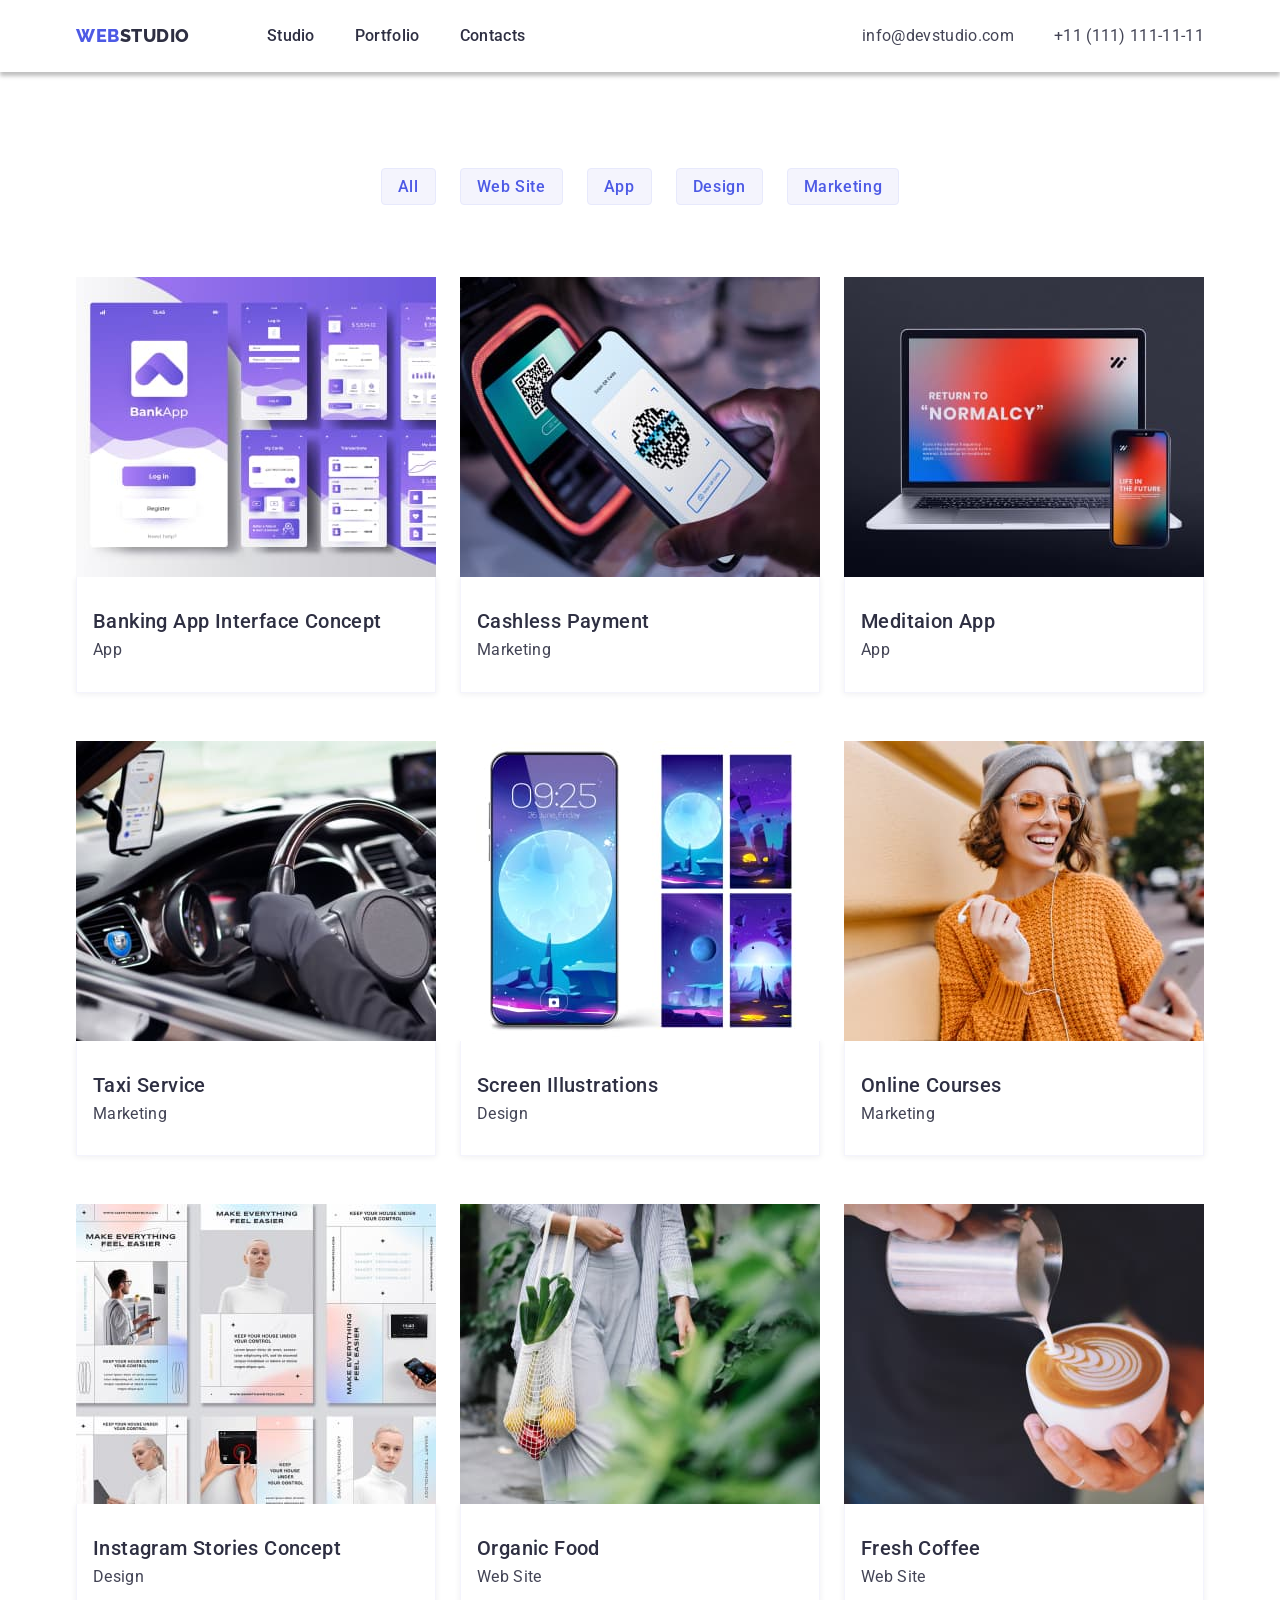
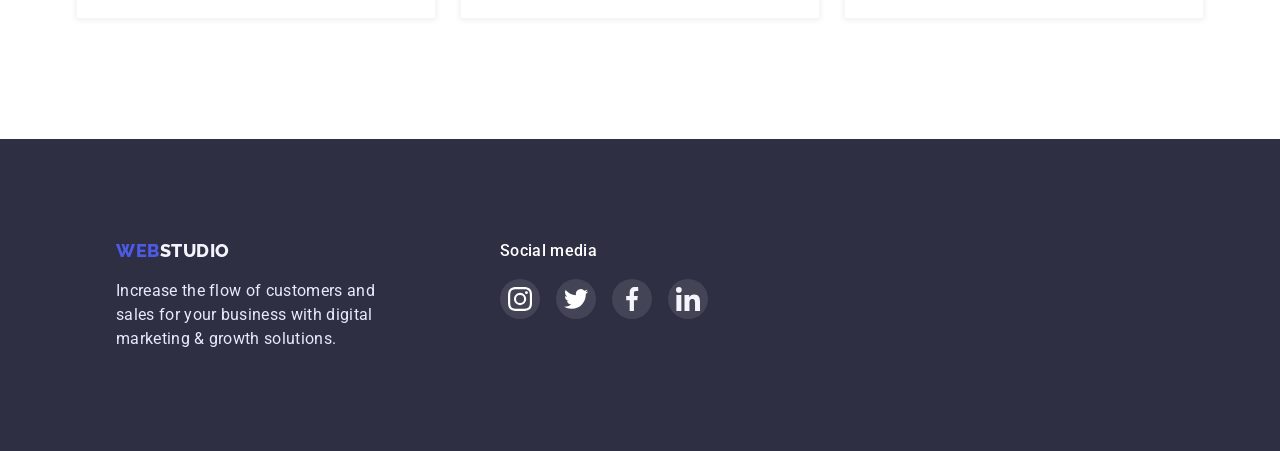
==== portfolio.html @ 7e9d101f "Home work 5. Step 1" ====
<!DOCTYPE html>
<html lang="en">
<head>
    <meta charset="UTF-8">
    <meta http-equiv="X-UA-Compatible" content="IE=edge">
    <meta name="viewport" content="width=device-width, initial-scale=1.0">
    <link rel="stylesheet"
    href="https://cdnjs.cloudflare.com/ajax/libs/modern-normalize/1.0.0/modern-normalize.min.css"/>
    <link rel="preconnect" href="https://fonts.googleapis.com">
    <link rel="preconnect" href="https://fonts.gstatic.com" crossorigin>
    <link href="https://fonts.googleapis.com/css2?family=Raleway:wght@800&family=Roboto:wght@400;500;700;900&display=swap" rel="stylesheet">
    <link rel="stylesheet" href="./css/styles.css" />
    <title>Portfolio</title>
</head>
<body>
    <header class="header">
        <div class="container">
            <nav>
                <a class="logo" href="./portfolio.html">WEB<span class="logo-studio">STUDIO</span></a>
                <ul class="list-menu">
                    <li><a class="menu" href="./index.html">Studio</a></li>
                    <li><a class="menu" href="./portfolio.html">Portfolio</a></li>
                    <li><a class="menu" href="./index.html">Contacts</a></li>
                </ul>
            </nav>
            <ul class="list-contacts">
                <li><a class="contacts" href=mailto:info@devstudio.com">info@devstudio.com</a></li>
                <li><a class="contacts" href="tel:+11(111)1111111">+11 (111) 111-11-11</a></li>
            </ul>
        </div>
    </header>
    <main>
        <section class="portfolio">
            <div class="container">
                <h1 hidden>Portfolio</h1>
                <ul class="portfolio-buttons-list">
                    <li>
                        <button class="button-filter" type="button">All</button>
                    </li>
                    <li>
                        <button class="button-filter" type="button">Web Site</button>
                    </li>
                    <li>
                        <button class="button-filter" type="button">App</button>
                    </li>
                    <li>
                        <button class="button-filter" type="button">Design</button>
                    </li>
                    <li>
                        <butticonson class="button-filter" type="button">Marketing</button>
                    </li>
                </ul>
                <ul class="portfolio-list">
                    <li class="portfolio-card">
                        <a class="portfolio-link" href="">
                            <img width="360" height="300" src="./images/portfolio1.jpg" alt="Picture banking application">
                            <div class="portfolio-item">
                                <h2 class="portfolio-title">Banking App Interface Concept</h2>
                                <p class="portfolio-text">App</p>
                            </div>
                        </a>
                    </li>
                    <li class="portfolio-card">
                        <a class="portfolio-link" href="">
                            <img width="360" height="300" src="./images/portfolio2.jpg" alt="Phone and gadget">
                            <div class="portfolio-item">
                                <h2 class="portfolio-title">Cashless Payment</h2>
                                <p class="portfolio-text">Marketing</p>
                            </div>
                        </a>
                    </li>
                    <li class="portfolio-card">
                        <a class="portfolio-link" href="">
                            <img width="360" height="300" src="./images/portfolio3.jpg" alt="Picture meditaion application">
                            <div class="portfolio-item">
                                <h2 class="portfolio-title">Meditaion App</h2>
                                <p class="portfolio-text">App</p>
                            </div>
                        </a>
                    </li>
                    <li class="portfolio-card">
                        <a class="portfolio-link" href="">
                            <img width="360" height="300" src="./images/portfolio4.jpg" alt="Taxi Service">
                            <div class="portfolio-item">
                                <h2 class="portfolio-title">Taxi Service</h2>
                                <p class="portfolio-text">Marketing</p>
                            </div>
                        </a>
                    </li>
                    <li class="portfolio-card">
                        <a class="portfolio-link" href="">
                            <img width="360" height="300" src="./images/portfolio5.jpg" alt="Picture meditaion application">
                            <div class="portfolio-item">
                                <h2 class="portfolio-title">Screen Illustrations</h2>
                                <p class="portfolio-text">Design</p>
                            </div>
                        </a>
                    </li>
                    <li class="portfolio-card">
                        <a class="portfolio-link" href="">
                            <img width="360" height="300" src="./images/portfolio6.jpg" alt="Picture meditaion application">
                            <div class="portfolio-item">
                                <h2 class="portfolio-title">Online Courses</h2>
                                <p class="portfolio-text">Marketing</p>
                            </div>
                        </a>
                    </li>
                    <li class="portfolio-card">
                        <a class="portfolio-link" href="">
                            <img width="360" height="300" src="./images/portfolio7.jpg" alt="Taxi Service">
                            <div class="portfolio-item">
                                <h2 class="portfolio-title">Instagram Stories Concept</h2>
                                <p class="portfolio-text">Design</p>
                        </div>
                        </a>
                    </li>
                    <li class="portfolio-card">
                        <a class="portfolio-link" href="">
                            <img width="360" height="300" src="./images/portfolio8.jpg" alt="Picture meditaion application">
                            <div class="portfolio-item">
                                <h2 class="portfolio-title">Organic Food</h2>
                                <p class="portfolio-text">Web Site</p>
                            </div>
                        </a>
                    </li>
                    <li class="portfolio-card">
                        <a class="portfolio-link" href="">
                            <img width="360" height="300" src="./images/portfolio9.jpg" alt="Picture meditaion application">
                            <div class="portfolio-item">
                                <h2 class="portfolio-title">Fresh Coffee</h2>
                                <p class="portfolio-text">Web Site</p>
                            </div>
                        </a>
                    </li>
                </ul>
            </div>
        </section>
    </main>
    <footer class="footer">
        <div class="container">
            <ul class="footer-list">
                <li>
                    <a class="logo" href="./index.html">WEB<span class="logo-studio-footer">STUDIO</span></a>
                    <p class="footer-text">
                        Increase the flow of customers and 
                        sales for your business with digital 
                        marketing & growth solutions.
                    </p>
                </li>
                <li>
                    <p class="footer-title">Social media</p>
                    <ul class="footer-sl-list">
                        <li>
                            <a class="f-sl-link" href="">
                                <svg class="footer-sl-item" width="24" height="24"> 
                                    <use href="./images/icons.svg#icon-instagram1"></use>
                                </svg>
                            </a>
                        </li>
                        <li>
                            <a class="f-sl-link" href="">
                                <svg class="footer-sl-item" width="24" height="24"> 
                                    <use href="./images/icons.svg#icon-twitter1"></use>
                                </svg>
                            </a>
                        </li>
                        <li>
                            <a class="f-sl-link" href="">
                                <svg class="footer-sl-item" width="24" height="24"> 
                                    <use href="./images/icons.svg#icon-facebook1"></use>
                                </svg>
                            </a>
                        </li>
                        <li>
                            <a class="f-sl-link" href="">
                                <svg class="footer-sl-item" width="24" height="24"> 
                                    <use href="./images/icons.svg#icon-linkedin1"></use>
                                </svg>
                            </a>
                        </li>
                    </ul>           
                </li>
            </ul>
        </div>
    </footer>
</body>
</html>
---- css/styles.css ----
*,
*::before,
*::after {
    box-sizing: border-box;
}
:root {
    --textbasecolor:#2e2f42; /* базовый цвет шрифта*/
    --buttonbasecolor:#4d5ae5; /* цвет кнопки, эффекты */
    --textsecondcolor: #434455; /* второй цвет шрифта*/
    --fullwhitecolor: #ffffff; /*доп цвет заголовков, кнопок*/
    --buttonbackcol: #404BBF; /*цвет бека кнопки*/
    --footertextcol: #E7E9FC; /*цвет текста в футере*/
    --footerlogocol: #f4f4fd; /*цвет лого STUDIO в футере*/
    --bordercolor: #8E8F99;
    --sociallinkcolor: #31D0AA;
}
body {
    font-family: 'Roboto', sans-serif;
    font-size: 16px;
    letter-spacing: 0.02em;
    color: var(--textbasecolor);
}

h1,
h2,
h3,
h4,
h5,
h6,
p {
    margin: 0;
    padding: 0;
}
/* общий стиль хедера для страницы studio и portfolio */
.header {
box-shadow: 0px 4px 4px 0px #00000040;
}
.container {
    max-width: 1158px;
    padding-left: 15px;
    padding-right: 15px;
    margin: 0 auto;
}
header .container {
    display: flex;
}
.box-contacts {
    margin-left: auto;
} 
.header nav {
    display: flex;
}
.link {
    text-decoration: none;
}
.list {
    list-style: none;
}
.list-menu {
    list-style: none;
    gap: 40px;
    display: flex;
    align-items: center;
    padding: 0; 
    margin: 0px 0px 0px 77px;
}
.logo {
    font-family: "Raleway", sans-serif;
    font-weight: 800;
    font-size: 18px;
    line-height: 1.33;
    letter-spacing: 0.03em;
    text-transform: uppercase;
    text-decoration: none;
    color: var(--buttonbasecolor);
    padding: 24px 0px 24px 0px;
    margin: 0;
}
.logo-studio {
    font-family: "Raleway", sans-serif;
    font-weight: 800;
    font-size: 18px;
    line-height: 1.33;
    letter-spacing: 0.03em;
    text-transform: uppercase;
    color:var(--textbasecolor);
}
.logo-studio-footer {
    font-family: "Raleway", sans-serif;
    font-weight: 800;
    font-size: 18px;
    line-height: 1.33;
    letter-spacing: 0.03em;
    text-transform: uppercase;
    color: var(--footerlogocol);
}
.menu { 
    font-weight: 500;
    font-size: 16px;
    line-height: 1.5;
    letter-spacing: 0.02em;
    color: var(--textbasecolor);
    text-decoration: none;
    display: block;
    padding: 24px 0px 24px 0px;
}
.menu:hover {
    color :var(--textsecondcolor);
}
.menu:focus {
    color: var(--buttonbasecolor);
}
.list-contacts {
    list-style: none;
    gap: 40px;
    display: flex;
    padding: 0;
    margin: 0 0 0 auto;
    /*margin-left: auto;*/
}
.contacts {
line-height: 1.5;
letter-spacing: 0.02em;
text-decoration: none;
color:var(--textsecondcolor);
display : block;
padding: 24px 0px 24px 0px;
}
.contacts:hover, .contacts:focus {
    color: var(--buttonbasecolor);
}
.contacts:hover, .contacts:focus {
    fill: var(--buttonbasecolor);
}
/* конец общего хедера */
/* страница Studio */
.hero .container {
    display: flex;
    flex-direction: column;
    align-items: center;
   /* padding: 192px 318px 192px 318px;*/
}
.hero {
    max-width: 1440px;
    background-image: linear-gradient(rgba(46, 47, 66, 0.7),
     rgba(46, 47, 66, 0.7)),
    url(../images/group-people-working-website-template.jpg);
    background-position: center;
    background-repeat: no-repeat;
    background-size: cover;
    box-shadow: 0px 4px 4px rgba(0, 0, 0, 0.25), 0px 4px 4px rgba(0, 0, 0, 0.25);
    padding: 192px 0 192px 0;
    margin: 0 auto;
}
.hero-title {
    font-weight: 700;
    font-size: 56px;
    line-height: 1.07;
    letter-spacing: 0.02em;
    width: 496px;
    color: var(--fullwhitecolor);  
}
.button-order {
    font-family: inherit;
    font-weight: 500;
    font-size: 16px;
    line-height: 1.19;
    letter-spacing: 0.04em;
    color: var(--fullwhitecolor);
    background-color: var(--buttonbasecolor);
    cursor:pointer;
    width: 170px;
    height: 51px;
    gap: 10px;
    border-radius: 4px;
    padding: 16px, 32px, 16px, 32px;
    margin-top: 48px;
    box-shadow: 0px 4px 4px rgba(0, 0, 0, 0.15);
    border: 2px solid var(--buttonbasecolor);
}
.button-order:hover {
    background-color: var(--buttonbasecolor);
    box-shadow: 0px 1px 6px rgba(46, 47, 66, 0.08), 
    0px 1px 1px rgba(46, 47, 66, 0.16), 
    0px 2px 1px rgba(46, 47, 66, 0.08);
    border-radius: 4px;

}
.button-order:focus {
    background-color: var(--buttonbackcol);
    box-shadow: 0px 4px 4px rgba(0, 0, 0, 0.15);
    border-radius: 4px;
}
.benefits {
    padding: 120px 0px 120px 0px;
}
.benefits-title {
    font-weight: 500;
    font-size: 20px;
    line-height: 1.2;
    letter-spacing: 0.02em;
    color:var(--textbasecolor);
}
.benefits-list {
    list-style: none;
    display: flex;
    margin: 0;
    padding: 0;
    justify-content: space-between;
    gap: 24px;
}
.benefits-item {

}
.benefits-text {
    line-height: 1.5;
    margin-top: 8px;
    color:var(--textsecondcolor);
}
.benefits-icon {
    display: flex;
    align-items: center;
    justify-content: center;
    width: 264px;
    height: 112px;
    background-color: var(--footerlogocol);
}
.work {
    padding: 0px 0px 120px 0px;
}
.work .container {
    display: flex;
    flex-direction: column;
    align-items: center;
}
.work-title {
    font-weight: 500;
    font-size: 36px;
    line-height: 1.1;
    letter-spacing: 0.02em;
    color: var(--textbasecolor);
    text-transform: capitalize;
}
.work-list {
    list-style: none;
    display: flex;
    margin: 72px 0 0 0;
    padding: 0;
    gap: 24px;
}
.team {
    background-color: var(--footerlogocol);
    margin-top: 0px;
    padding: 120px 0 120px 0;
}
.team-text {
    color:var(--textsecondcolor);
    margin-top: 8px;
}
.team .container {
    display: flex;
    flex-direction: column;
    align-items: center;
}
.team-title {
    font-weight: 500;
    font-size: 36px;
    line-height: 1.1;
    letter-spacing: 0.02em;
    color: var(--textbasecolor);
    text-transform: capitalize;
}
.team-list {
    list-style: none;
    display: flex;
    margin: 72px 0 0 0;
    padding: 0;
    gap: 24px;
}
.team-card {
    border-bottom-left-radius:  4px;
    border-bottom-right-radius:  4px;
    box-shadow: 0px 2px 1px 0px rgba(46, 47, 66, 0.08);
    box-shadow: 0px 1px 1px 0px rgba(46, 47, 66, 0.16);
    box-shadow: 0px 1px 6px 0px rgba(46, 47, 66, 0.08); 
    background-color: var(--fullwhitecolor);
    overflow: hidden;
}
.team-card-text {
    display: flex;
    flex-direction: column;
    align-items: center;
    padding: 32px 16px;
}
.tsl-list {
    list-style: none;
    width: 232px;
    display: flex;
    margin: 8px 0px 0px 0px;
    padding: 0;
    gap: 24px;
    justify-content: center;
}
.tsl-list > li {
    margin: 0;
    height: 48px;
}
.tsl-item {
    width: 100%;
    height: 100%;
    display: flex;
    align-items: center;
    justify-content: center;
}
.clients {
    padding: 120px 0px 120px 0px;
}
.customer-title {
    font-weight: 700;
    font-size: 36px;
    line-height: 1.17;
    text-align: center;
    letter-spacing: 0.03em;
}
.customer-list {
    list-style: none;
    display: flex;
    margin: 72px 0 0 0;
    padding: 0;
    justify-content: space-between;
    gap: 24px;
}
.customer-item-link {
    width: 168px;
    height: 88px;
    display: inline-block;
    padding: 16px 32px;
    margin: auto;
    border: 1px solid var(--bordercolor);
    border-radius: 4px;
    align-items: center;
}
.customer-icon {
    display: block;
    justify-content: center;
    align-content: center;
    margin: 0 auto;
    fill: var(--bordercolor);
}
.customer-item-link:hover .customer-icon, 
.customer-item-link:focus .customer-icon {
    fill: var(--buttonbasecolor);
}
.customer-item-link:hover, 
.customer-item-link:focus {
    border-color: var(--buttonbasecolor);
}
.footer {
    background-color: var(--textbasecolor);
    padding: 100px 0px 100px 0px;
}
.footer-list {
    display: flex;
    gap:120px;
    margin: 0;   
}
footer .logo{
    padding: 0;
}
.footer-text {
    line-height: 1.5;
    margin-top: 16px;
    width: 264px;
    color: var(--footertextcol);
}
.footer-title {
    font-weight: 500;
    font-size: 16px;
    line-height: 1.5;
    letter-spacing: 0.02em; 
    color: var(--fullwhitecolor);  
    display : block; 
}
.footer-sl-list {
    list-style: none;
    width: 208px;
    display: flex;
    margin: 16px 0px 0px 0px;
    padding: 0;
    gap: 16px;
}
.footer-sl-list > li {
    width: 40px;
    height: 40px;
}
.f-sl-link {
    width: 100%;
    height: 100%;
    display: flex;
    align-items: center;
    justify-content: center;
    display: flex;
    fill :var(--fullwhitecolor);
    color : var(--fullwhitecolor);
    border-radius: 50%;
    background-color: rgba(255, 255, 255, 0.1);
}
.f-sl-link:hover, .f-sl-link:focus {
    fill: currentColor;
    background-color: var(--sociallinkcolor);
}
/* конец общего футера */
/* страница Portfolio */
.portfolio {
    padding: 96px 0 120px 0;
}
.portfolio-buttons-list {
    list-style: none;
    display: flex;
    justify-content: center;
    column-gap: 24px;
    padding: 0;
    margin: 0;
}
.button-filter {
    font-family: inherit;
    font-weight: 500;
    font-size: 16px;
    line-height: 1.2;
    letter-spacing: 0.04em;
    color: var(--buttonbasecolor);
    cursor:pointer;
    border-radius: 4px;
    border: 1px solid var(--footertextcol);
    padding: 8px 16px 8px 16px;
    background-color: var(--footerlogocol);
}
.button-filter:hover, .button-filter:focus {
    background: var(--buttonbasecolor);
    color : var(--fullwhitecolor);
    box-shadow : 0px 3px 1px rgba(0, 0, 0, 0.1), 
    0px 2px 1px rgba(0, 0, 0, 0.08), 
    0px 2px 2px rgba(0, 0, 0, 0.12);
    border-radius : 4px;
}
.portfolio-list {
    display: flex;
    flex-wrap: wrap;
    padding: 0;
    margin: 72px 0 0 0;
    column-gap: 24px;
    row-gap: 48px;
}
img {
    display: block;
}
.portfolio-card {
    list-style: none;
}
.portfolio-item {
    padding: 32px 0px 32px 16px;
    border: 0.5px solid var(--footerlogocol);
    background-color: var(--fullwhitecolor);
    box-shadow: 0px 1px 6px rgba(46, 47, 66, 0.08);
    border-top: none;
}
.portfolio-link:hover .portfolio-item {
    box-shadow: 0px 1px 6px rgba(46, 47, 66, 0.08), 
    0px 1px 1px rgba(46, 47, 66, 0.16), 
    0px 2px 1px rgba(46, 47, 66, 0.08);
    border-top: none;
}
.portfolio-link:focus .portfolio-item {
    box-shadow: 0px 1px 6px rgba(46, 47, 66, 0.08), 
    0px 1px 1px rgba(46, 47, 66, 0.16), 
    0px 2px 1px rgba(46, 47, 66, 0.08);
    border-top: none;
}
.portfolio-link:hover, .portfolio-link:focus {
    box-shadow: 0px 1px 6px rgba(46, 47, 66, 0.08), 
    0px 1px 1px rgba(46, 47, 66, 0.16), 
    0px 2px 1px rgba(46, 47, 66, 0.08); 
}
.portfolio-link {
    text-decoration: none;
    display: block;
}
.portfolio-title {
    font-weight: 500;
    font-size: 20px;
    line-height: 1.2;
    letter-spacing: 0.02em;
    color:var(--textbasecolor);
}
.portfolio-text {
    margin-top: 8px;
    color: var(--textsecondcolor);
}
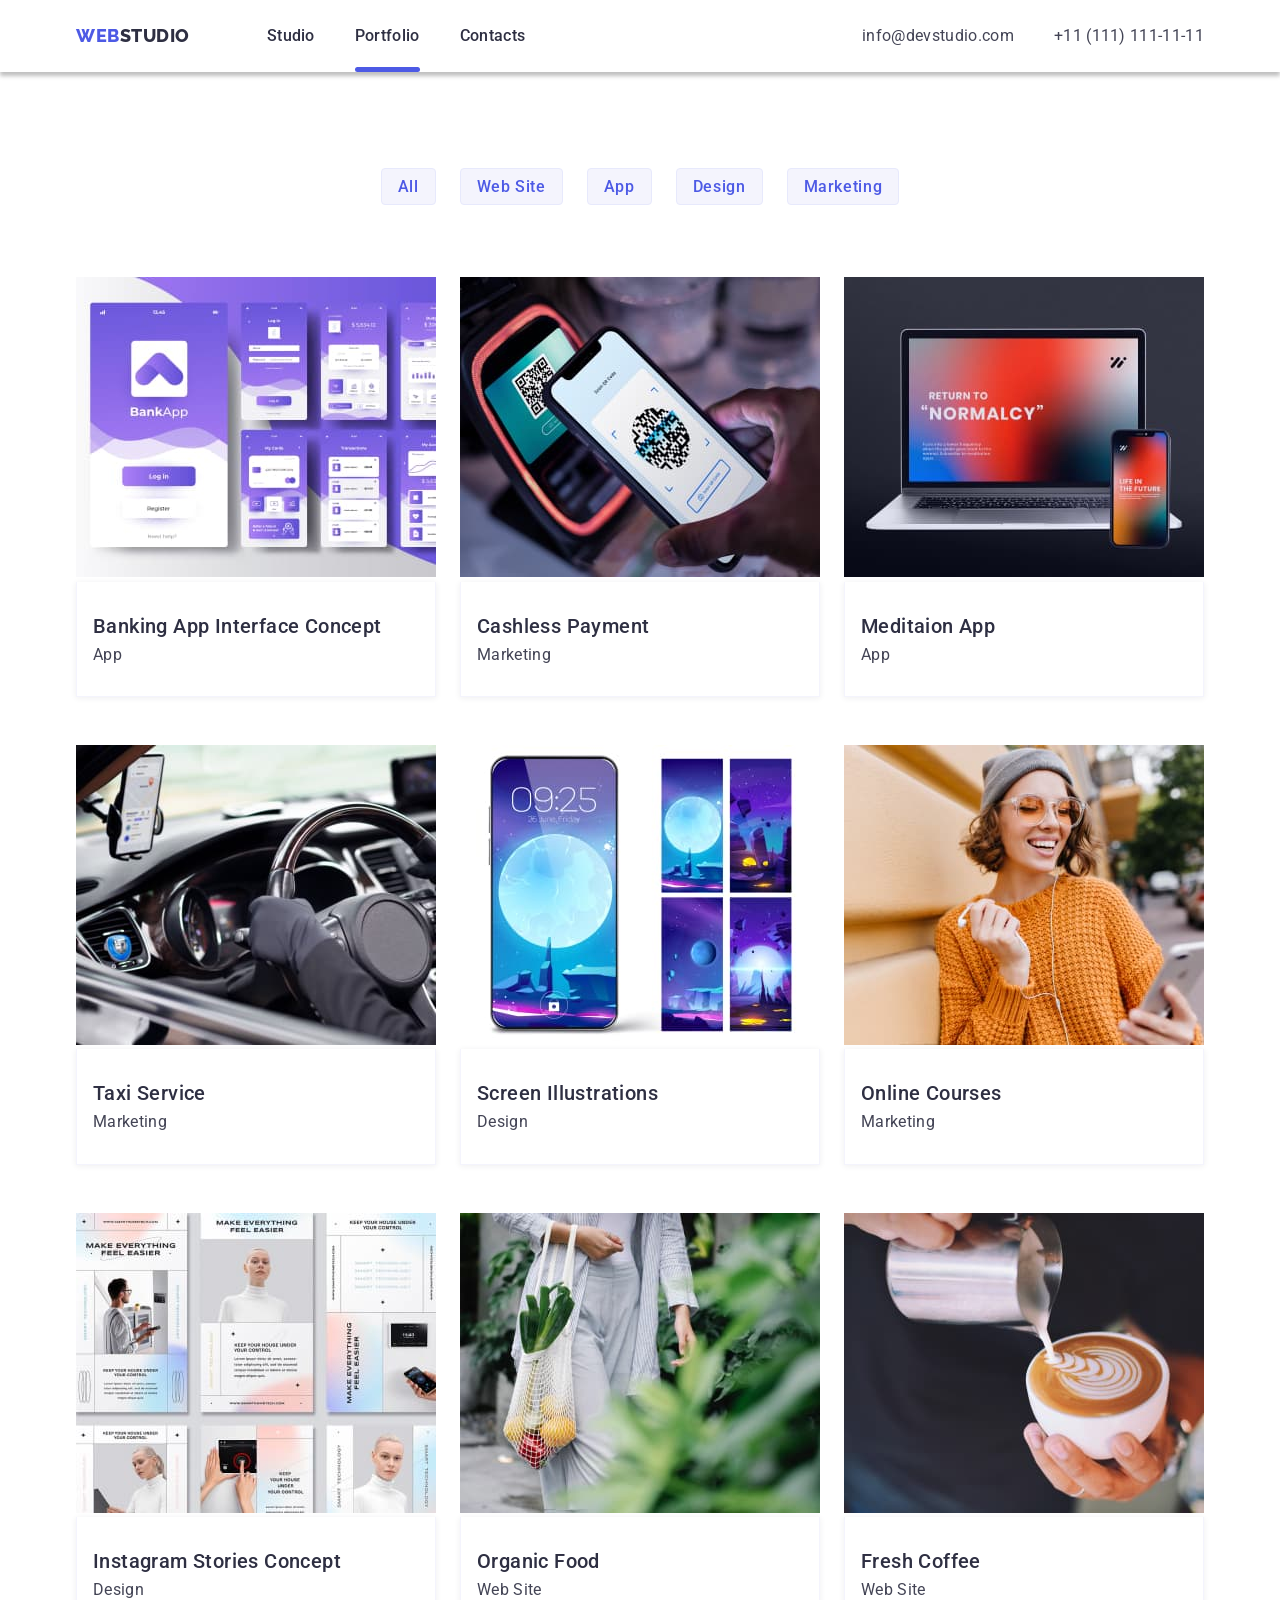
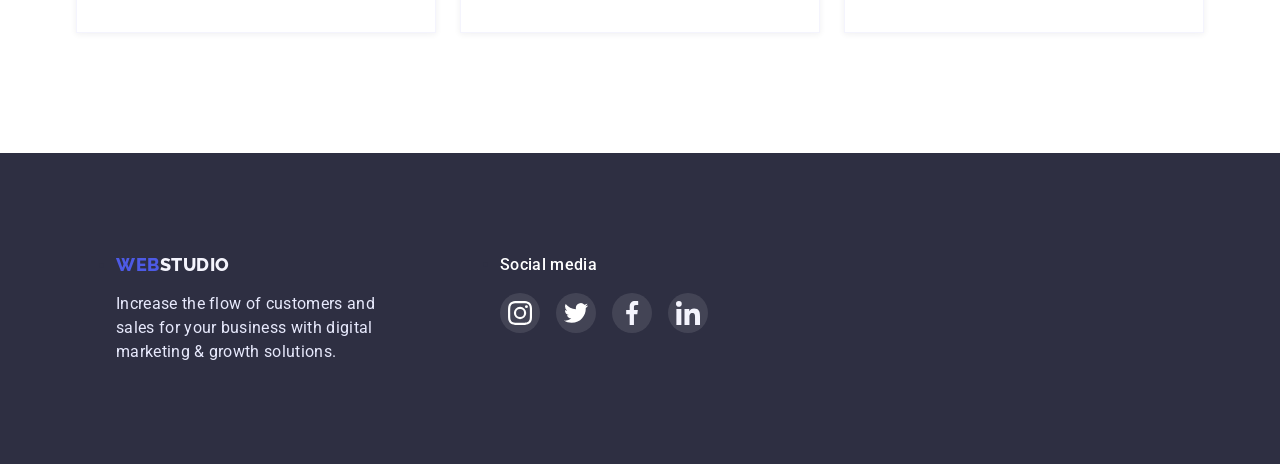
==== commit 2ada4bdf: "HW5. Version 1" ====
--- a/portfolio.html
+++ b/portfolio.html
@@ -19,7 +19,7 @@
                 <a class="logo" href="./portfolio.html">WEB<span class="logo-studio">STUDIO</span></a>
                 <ul class="list-menu">
                     <li><a class="menu" href="./index.html">Studio</a></li>
-                    <li><a class="menu" href="./portfolio.html">Portfolio</a></li>
+                    <li><a class="menu active" href="./portfolio.html">Portfolio</a></li>
                     <li><a class="menu" href="./index.html">Contacts</a></li>
                 </ul>
             </nav>
@@ -53,7 +53,15 @@
                 <ul class="portfolio-list">
                     <li class="portfolio-card">
                         <a class="portfolio-link" href="">
+                            <div class="portfolio-overlay-base">
                             <img width="360" height="300" src="./images/portfolio1.jpg" alt="Picture banking application">
+                                <div class="overlay">
+                                    <p class="overlay-text">14 Stylish and User-Friendly App Design 
+                                        Concepts · Task Manager App · Calorie 
+                                        Tracker App · Exotic Fruit Ecommerce 
+                                        App · Cloud Storage App</p>
+                                </div>
+                            </div>
                             <div class="portfolio-item">
                                 <h2 class="portfolio-title">Banking App Interface Concept</h2>
                                 <p class="portfolio-text">App</p>
@@ -62,7 +70,15 @@
                     </li>
                     <li class="portfolio-card">
                         <a class="portfolio-link" href="">
-                            <img width="360" height="300" src="./images/portfolio2.jpg" alt="Phone and gadget">
+                            <div class="portfolio-overlay-base">
+                                <img width="360" height="300" src="./images/portfolio2.jpg" alt="Phone and gadget">
+                                <div class="overlay">
+                                    <p class="overlay-text">14 Stylish and User-Friendly App Design 
+                                        Concepts · Task Manager App · Calorie 
+                                        Tracker App · Exotic Fruit Ecommerce 
+                                        App · Cloud Storage App</p> 
+                                </div>
+                            </div>
                             <div class="portfolio-item">
                                 <h2 class="portfolio-title">Cashless Payment</h2>
                                 <p class="portfolio-text">Marketing</p>
@@ -71,7 +87,15 @@
                     </li>
                     <li class="portfolio-card">
                         <a class="portfolio-link" href="">
-                            <img width="360" height="300" src="./images/portfolio3.jpg" alt="Picture meditaion application">
+                            <div class="portfolio-overlay-base">
+                                <img width="360" height="300" src="./images/portfolio3.jpg" alt="Picture meditaion application">
+                                <div class="overlay">
+                                    <p class="overlay-text">14 Stylish and User-Friendly App Design 
+                                        Concepts · Task Manager App · Calorie 
+                                        Tracker App · Exotic Fruit Ecommerce 
+                                        App · Cloud Storage App</p> 
+                                </div>
+                            </div>
                             <div class="portfolio-item">
                                 <h2 class="portfolio-title">Meditaion App</h2>
                                 <p class="portfolio-text">App</p>
@@ -80,7 +104,15 @@
                     </li>
                     <li class="portfolio-card">
                         <a class="portfolio-link" href="">
-                            <img width="360" height="300" src="./images/portfolio4.jpg" alt="Taxi Service">
+                            <div class="portfolio-overlay-base">
+                                <img width="360" height="300" src="./images/portfolio4.jpg" alt="Taxi Service">
+                                <div class="overlay">
+                                    <p class="overlay-text">14 Stylish and User-Friendly App Design 
+                                        Concepts · Task Manager App · Calorie 
+                                        Tracker App · Exotic Fruit Ecommerce 
+                                        App · Cloud Storage App</p> 
+                                </div>
+                            </div>
                             <div class="portfolio-item">
                                 <h2 class="portfolio-title">Taxi Service</h2>
                                 <p class="portfolio-text">Marketing</p>
@@ -89,7 +121,15 @@
                     </li>
                     <li class="portfolio-card">
                         <a class="portfolio-link" href="">
-                            <img width="360" height="300" src="./images/portfolio5.jpg" alt="Picture meditaion application">
+                            <div class="portfolio-overlay-base">
+                                <img width="360" height="300" src="./images/portfolio5.jpg" alt="Picture meditaion application">
+                                <div class="overlay">
+                                    <p class="overlay-text">14 Stylish and User-Friendly App Design 
+                                        Concepts · Task Manager App · Calorie 
+                                        Tracker App · Exotic Fruit Ecommerce 
+                                        App · Cloud Storage App</p> 
+                                </div>
+                            </div>
                             <div class="portfolio-item">
                                 <h2 class="portfolio-title">Screen Illustrations</h2>
                                 <p class="portfolio-text">Design</p>
@@ -98,7 +138,15 @@
                     </li>
                     <li class="portfolio-card">
                         <a class="portfolio-link" href="">
-                            <img width="360" height="300" src="./images/portfolio6.jpg" alt="Picture meditaion application">
+                            <div class="portfolio-overlay-base">
+                                <img width="360" height="300" src="./images/portfolio6.jpg" alt="Picture meditaion application">
+                                <div class="overlay">
+                                    <p class="overlay-text">14 Stylish and User-Friendly App Design 
+                                        Concepts · Task Manager App · Calorie 
+                                        Tracker App · Exotic Fruit Ecommerce 
+                                        App · Cloud Storage App</p> 
+                                </div>
+                            </div>
                             <div class="portfolio-item">
                                 <h2 class="portfolio-title">Online Courses</h2>
                                 <p class="portfolio-text">Marketing</p>
@@ -107,7 +155,15 @@
                     </li>
                     <li class="portfolio-card">
                         <a class="portfolio-link" href="">
-                            <img width="360" height="300" src="./images/portfolio7.jpg" alt="Taxi Service">
+                            <div class="portfolio-overlay-base">
+                                <img width="360" height="300" src="./images/portfolio7.jpg" alt="Taxi Service">
+                                <div class="overlay">
+                                    <p class="overlay-text">14 Stylish and User-Friendly App Design 
+                                        Concepts · Task Manager App · Calorie 
+                                        Tracker App · Exotic Fruit Ecommerce 
+                                        App · Cloud Storage App</p> 
+                                </div>
+                            </div>
                             <div class="portfolio-item">
                                 <h2 class="portfolio-title">Instagram Stories Concept</h2>
                                 <p class="portfolio-text">Design</p>
@@ -116,7 +172,15 @@
                     </li>
                     <li class="portfolio-card">
                         <a class="portfolio-link" href="">
-                            <img width="360" height="300" src="./images/portfolio8.jpg" alt="Picture meditaion application">
+                            <div class="portfolio-overlay-base">
+                                <img width="360" height="300" src="./images/portfolio8.jpg" alt="Picture meditaion application">
+                                <div class="overlay">
+                                    <p class="overlay-text">14 Stylish and User-Friendly App Design 
+                                        Concepts · Task Manager App · Calorie 
+                                        Tracker App · Exotic Fruit Ecommerce 
+                                        App · Cloud Storage App</p> 
+                                </div>
+                            </div>
                             <div class="portfolio-item">
                                 <h2 class="portfolio-title">Organic Food</h2>
                                 <p class="portfolio-text">Web Site</p>
@@ -125,7 +189,15 @@
                     </li>
                     <li class="portfolio-card">
                         <a class="portfolio-link" href="">
-                            <img width="360" height="300" src="./images/portfolio9.jpg" alt="Picture meditaion application">
+                            <div class="portfolio-overlay-base">
+                                <img width="360" height="300" src="./images/portfolio9.jpg" alt="Picture meditaion application">
+                                <div class="overlay">
+                                    <p class="overlay-text">14 Stylish and User-Friendly App Design 
+                                        Concepts · Task Manager App · Calorie 
+                                        Tracker App · Exotic Fruit Ecommerce 
+                                        App · Cloud Storage App</p> 
+                                </div>
+                            </div>
                             <div class="portfolio-item">
                                 <h2 class="portfolio-title">Fresh Coffee</h2>
                                 <p class="portfolio-text">Web Site</p>
--- a/css/styles.css
+++ b/css/styles.css
@@ -13,6 +13,7 @@
     --footerlogocol: #f4f4fd; /*цвет лого STUDIO в футере*/
     --bordercolor: #8E8F99;
     --sociallinkcolor: #31D0AA;
+    --modalbgc: #FCFCFC; /*backgroundcolor модального окна*/
 }
 body {
     font-family: 'Roboto', sans-serif;
@@ -103,12 +104,28 @@
     text-decoration: none;
     display: block;
     padding: 24px 0px 24px 0px;
+    position: relative;
+}
+.menu.active::after {
+    content: '';
+    display: block;
+    width: 100%;
+    height: 5px;
+    border-radius: 5px;
+    background-color: var(--buttonbasecolor);
+    position: absolute;
+    bottom: 0;      
+    left: 0;
+    transition: background-color 550ms cubic-bezier(0.4, 0, 0.2, 1) 5550ms;
+
 }
 .menu:hover {
     color :var(--textsecondcolor);
+    transition: color 250ms cubic-bezier(0.4, 0, 0.2, 1) 0ms;
 }
 .menu:focus {
     color: var(--buttonbasecolor);
+    transition: color 250ms cubic-bezier(0.4, 0, 0.2, 1) 0ms;
 }
 .list-contacts {
     list-style: none;
@@ -128,9 +145,11 @@
 }
 .contacts:hover, .contacts:focus {
     color: var(--buttonbasecolor);
-}
-.contacts:hover, .contacts:focus {
-    fill: var(--buttonbasecolor);
+    /*transition-property: color;
+    transition-duration: 250ms;
+    transition-timing-function: cubic-bezier(0.4, 0, 0.2, 1);
+    transition-delay: 0ms;*/
+    transition: color 250ms cubic-bezier(0.4, 0, 0.2, 1) 0ms;
 }
 /* конец общего хедера */
 /* страница Studio */
@@ -184,12 +203,13 @@
     0px 1px 1px rgba(46, 47, 66, 0.16), 
     0px 2px 1px rgba(46, 47, 66, 0.08);
     border-radius: 4px;
-
+    transition: background-color, box-shadow, 250ms cubic-bezier(0.4, 0, 0.2, 1) 0ms;
 }
 .button-order:focus {
     background-color: var(--buttonbackcol);
     box-shadow: 0px 4px 4px rgba(0, 0, 0, 0.15);
     border-radius: 4px;
+    transition: background-color, box-shadow, 250ms cubic-bezier(0.4, 0, 0.2, 1) 0ms;
 }
 .benefits {
     padding: 120px 0px 120px 0px;
@@ -350,10 +370,12 @@
 .customer-item-link:hover .customer-icon, 
 .customer-item-link:focus .customer-icon {
     fill: var(--buttonbasecolor);
+    transition: fill 250ms cubic-bezier(0.4, 0, 0.2, 1) 0ms;
 }
 .customer-item-link:hover, 
 .customer-item-link:focus {
     border-color: var(--buttonbasecolor);
+    transition: border-color, 250ms cubic-bezier(0.4, 0, 0.2, 1) 0ms;
 }
 .footer {
     background-color: var(--textbasecolor);
@@ -408,6 +430,7 @@
 .f-sl-link:hover, .f-sl-link:focus {
     fill: currentColor;
     background-color: var(--sociallinkcolor);
+    transition: background-color, fill 250ms cubic-bezier(0.4, 0, 0.2, 1) 0ms;
 }
 /* конец общего футера */
 /* страница Portfolio */
@@ -442,6 +465,7 @@
     0px 2px 1px rgba(0, 0, 0, 0.08), 
     0px 2px 2px rgba(0, 0, 0, 0.12);
     border-radius : 4px;
+    transition: background-color, color, box-shadow 250ms cubic-bezier(0.4, 0, 0.2, 1) 0ms;
 }
 .portfolio-list {
     display: flex;
@@ -451,11 +475,33 @@
     column-gap: 24px;
     row-gap: 48px;
 }
-img {
-    display: block;
+.portfolio-link > img {
+    display: block;   
+}
+.portfolio-overlay-base {
+    position: relative;
+    overflow: hidden;
 }
 .portfolio-card {
     list-style: none;
+    /*position: relative;*/
+}
+.overlay {
+    position: absolute;
+    top: 0;
+    left: 0;
+    transform: translateY(101%);
+    transition: transform 500ms;
+    display: flex;
+    /*align-items: center;*/
+    justify-content: center;
+    width: 100%;
+    height: 100%;
+    background-color: rgba(77, 90, 229, 0.7);
+}
+.overlay-text {
+    padding: 40px 32px 0 32px;
+    color: #F4F4FD;
 }
 .portfolio-item {
     padding: 32px 0px 32px 16px;
@@ -469,21 +515,28 @@
     0px 1px 1px rgba(46, 47, 66, 0.16), 
     0px 2px 1px rgba(46, 47, 66, 0.08);
     border-top: none;
+    transition: box-shadow 250ms cubic-bezier(0.4, 0, 0.2, 1) 0ms;
 }
 .portfolio-link:focus .portfolio-item {
     box-shadow: 0px 1px 6px rgba(46, 47, 66, 0.08), 
     0px 1px 1px rgba(46, 47, 66, 0.16), 
     0px 2px 1px rgba(46, 47, 66, 0.08);
     border-top: none;
+    transition: box-shadow 250ms cubic-bezier(0.4, 0, 0.2, 1) 0ms;
 }
 .portfolio-link:hover, .portfolio-link:focus {
     box-shadow: 0px 1px 6px rgba(46, 47, 66, 0.08), 
     0px 1px 1px rgba(46, 47, 66, 0.16), 
     0px 2px 1px rgba(46, 47, 66, 0.08); 
+    transition: box-shadow 250ms cubic-bezier(0.4, 0, 0.2, 1) 0ms;
+}
+.portfolio-link:hover .overlay{
+    transform: translateY(0);
+    transition: transform 250ms cubic-bezier(0.4, 0, 0.2, 1) 0ms;
 }
 .portfolio-link {
     text-decoration: none;
-    display: block;
+    display: block;   
 }
 .portfolio-title {
     font-weight: 500;
@@ -495,4 +548,59 @@
 .portfolio-text {
     margin-top: 8px;
     color: var(--textsecondcolor);
+}
+/*--------------------- Модальное окно ------------------------*/
+.backdrop {
+    position : fixed;
+    top: 0;
+    left: 0;
+    z-index: 10;
+    width: 100%;
+    height: 100%;
+    background-color: rgba(0, 0, 0, 0.5);
+    transition: visibility 500ms, opacity 500ms;
+}
+.backdrop.is-hidden {
+    visibility: hidden;
+    opacity: 0;
+    pointer-events: none;
+} 
+.modal {
+    position: absolute;
+    top: 50%;
+    left: 50%;
+    transform: translate(-50%, -50%);
+    width: 408px;
+    height: 576px; 
+    background: var(--modalbgc);
+    box-shadow: 0px 1px 1px rgba(0, 0, 0, 0.14), 0px 1px 3px rgba(0, 0, 0, 0.12), 0px 2px 1px rgba(0, 0, 0, 0.2);
+    border-radius: 4px;
+    animation: modal-x 2s linear 1;
+}
+.modal-btn {
+    position: absolute;
+    top: 24px;
+    right: 24px;
+    width: 24px;
+    height: 24px;
+    display: flex;
+    align-items: center;
+    justify-content: center;
+    background-color: var(--footertextcol);
+    border: 1px solid rgba(0, 0, 0, 0.1);
+    border-radius: 50%;
+    cursor: pointer;
+}
+@keyframes modal-x {
+   0% {
+        opacity: 0;
+        transform: translate(100px, 100px);   
+   } 
+   50% {
+        opacity: 0.6;;
+   }
+    100% {
+        opacity: 1;
+        transform: translate(-50%, -50%);
+    }
 }
